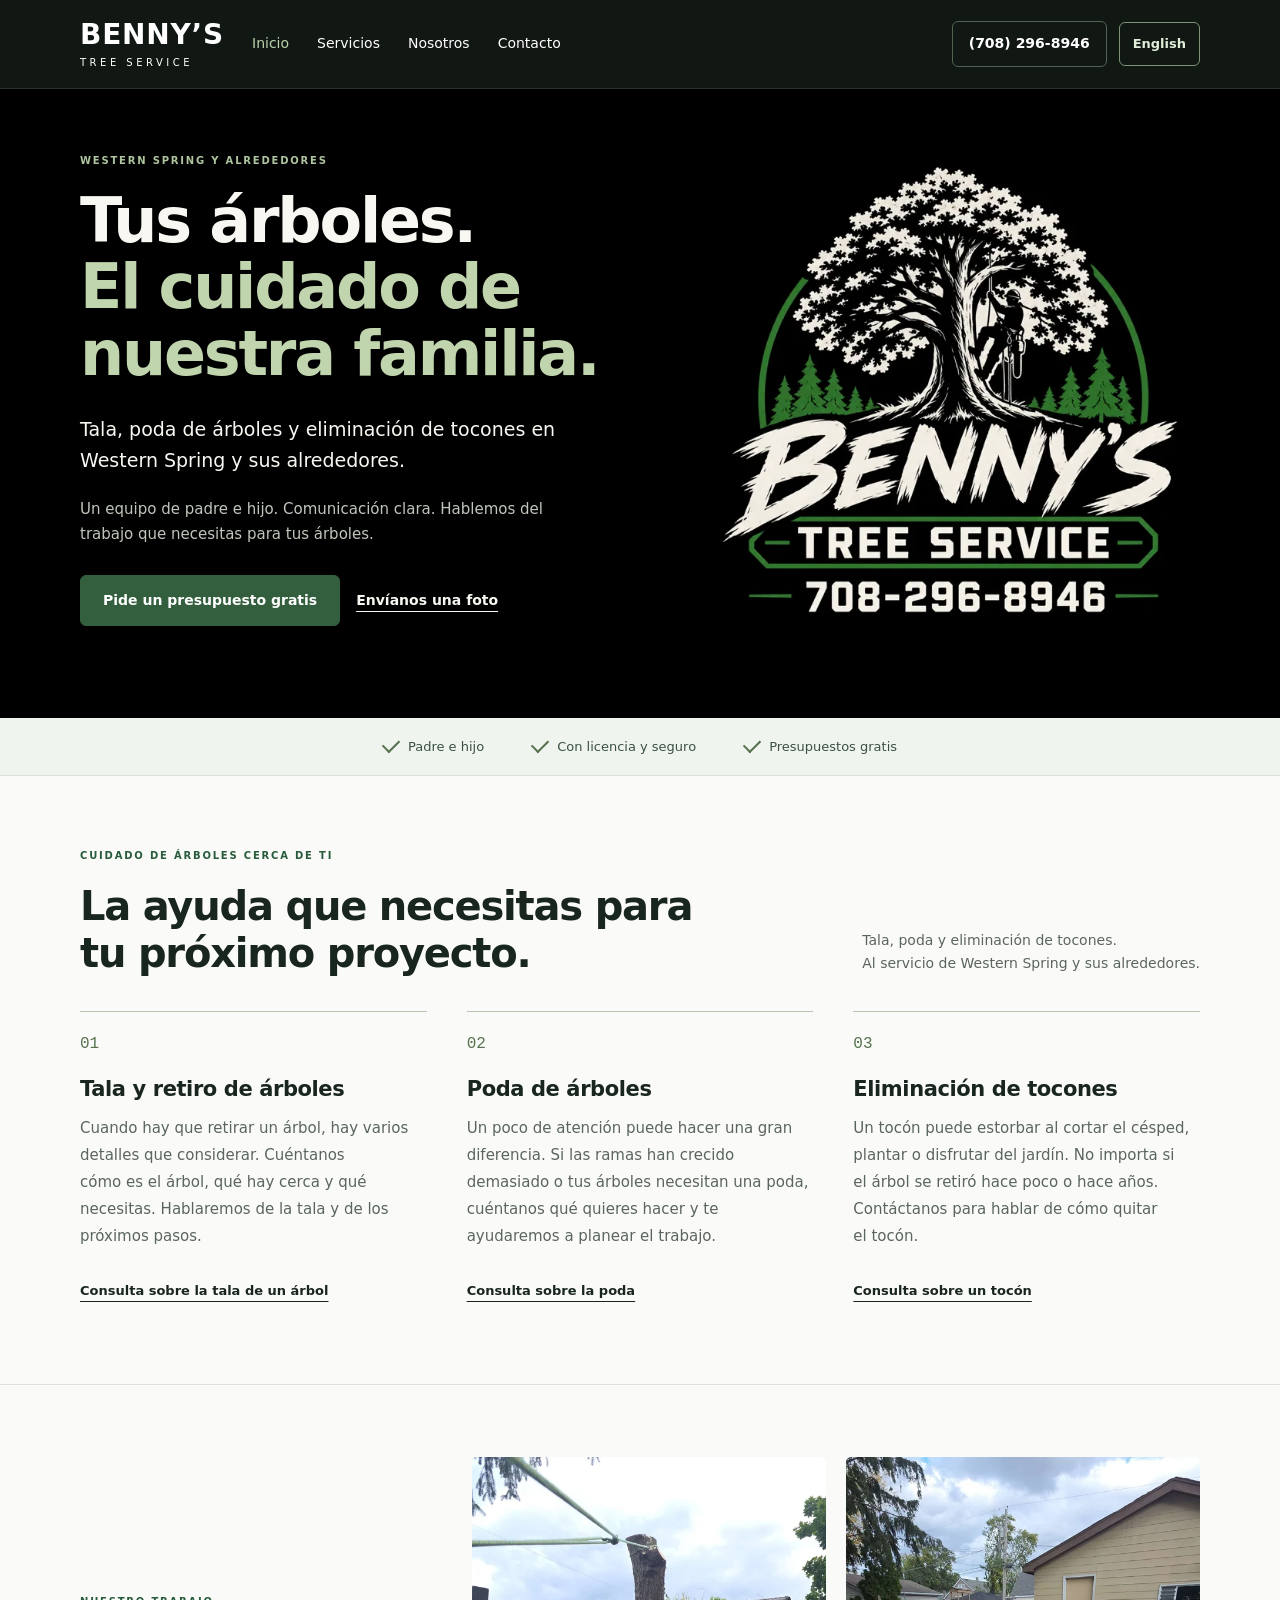
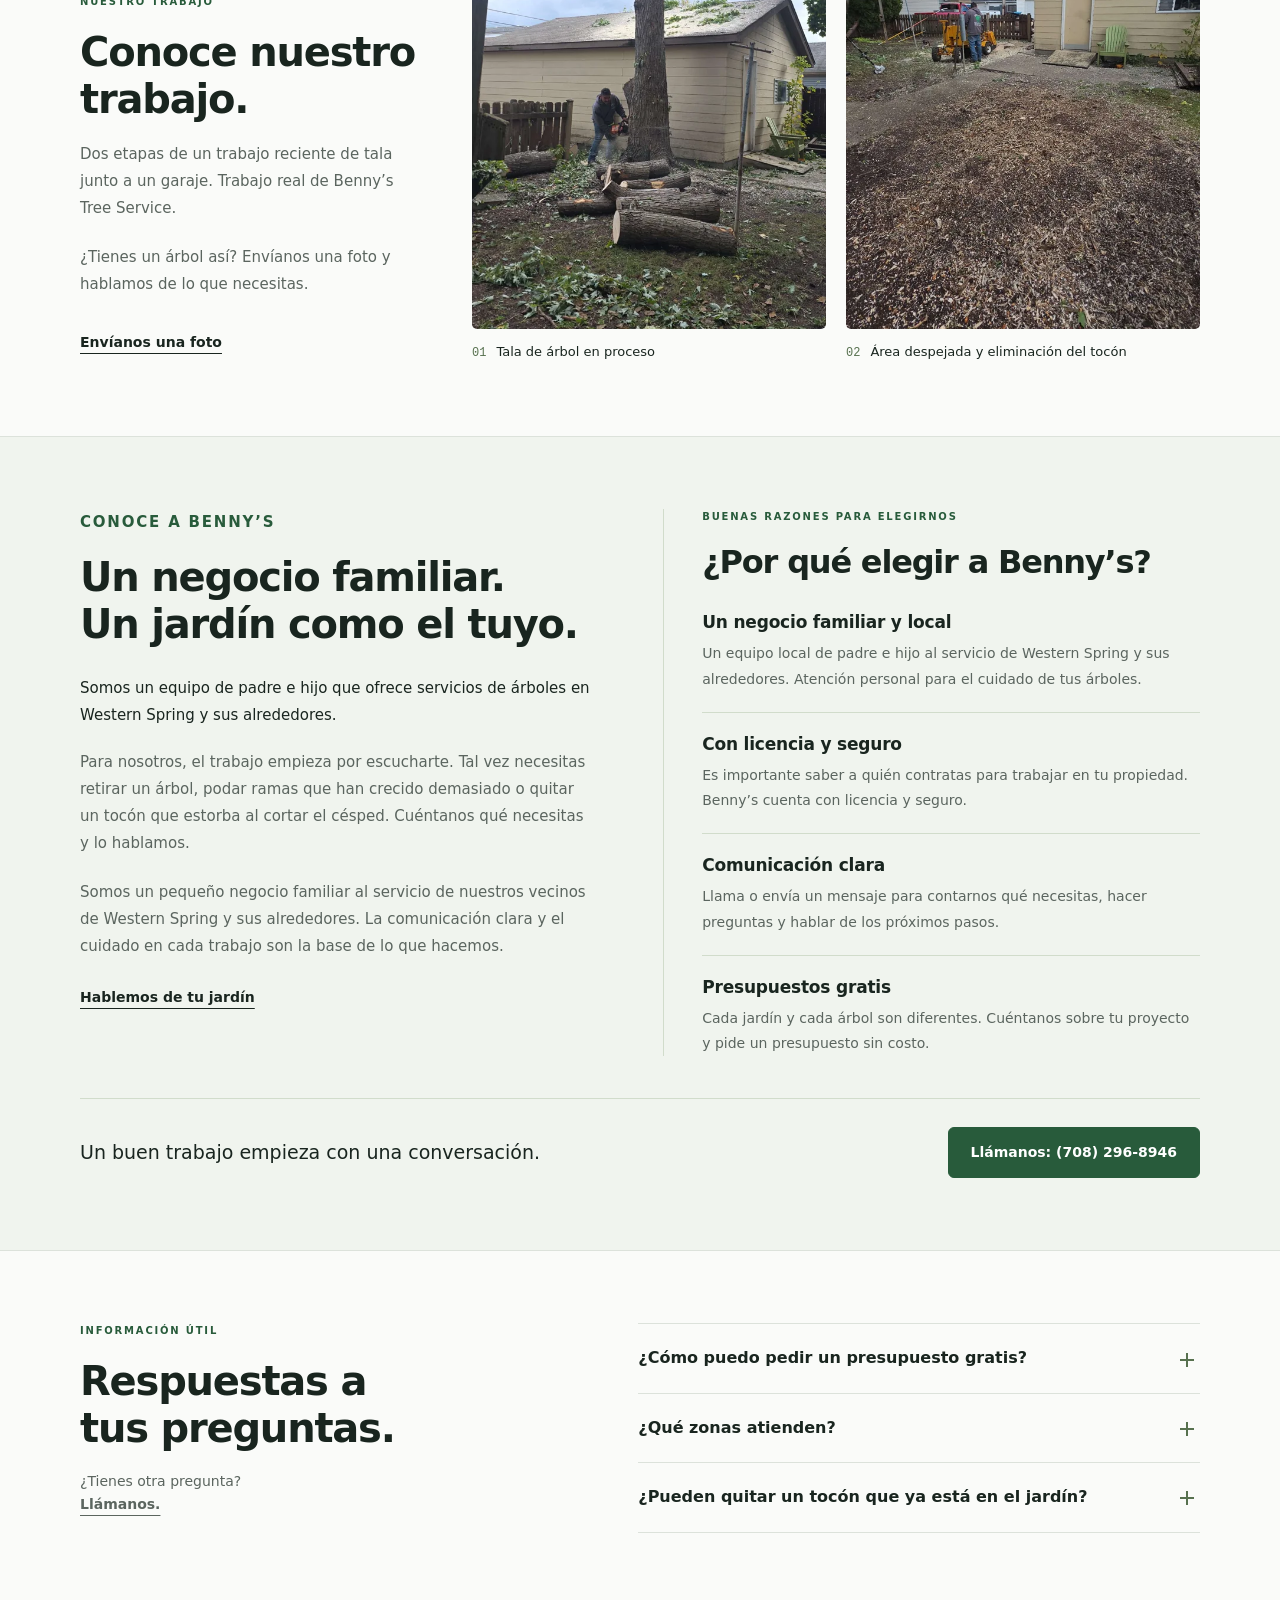
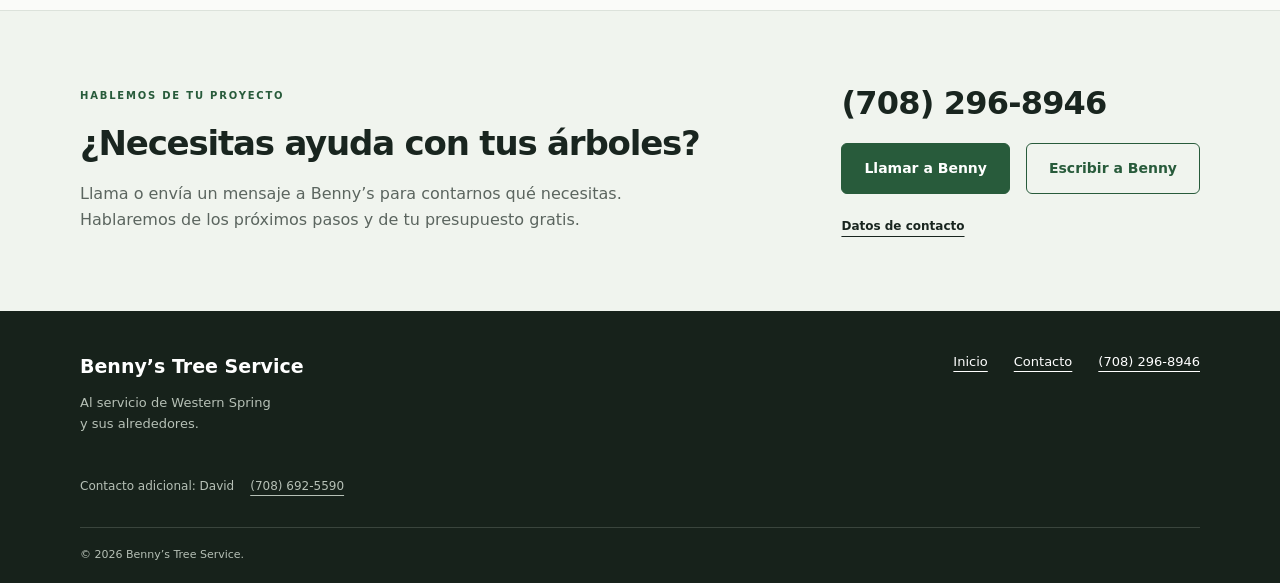
==== es/index.html @ 1d457f3a "Add complete Spanish pages with a remembered language switch and optional prompt" ====
<!doctype html>
<html lang="es">
<head>
<meta charset="utf-8">
<meta name="viewport" content="width=device-width, initial-scale=1, viewport-fit=cover">
<title>Tala y poda de árboles en Western Spring, IL | Benny's Tree Service</title>
<meta name="description" content="Negocio familiar de tala, poda de árboles y eliminación de tocones en Western Spring y sus alrededores. Con licencia y seguro. Pide un presupuesto gratis.">
<link rel="canonical" href="https://bennystreeservices.com/es/">
<link rel="alternate" hreflang="en" href="https://bennystreeservices.com/">
<link rel="alternate" hreflang="es" href="https://bennystreeservices.com/es/">
<link rel="alternate" hreflang="x-default" href="https://bennystreeservices.com/">
<meta property="og:type" content="website">
<meta property="og:title" content="Tala y poda de árboles en Western Spring, IL | Benny&#x27;s Tree Service">
<meta property="og:description" content="Negocio familiar de tala, poda de árboles y eliminación de tocones en Western Spring y sus alrededores. Con licencia y seguro. Pide un presupuesto gratis.">
<meta property="og:url" content="https://bennystreeservices.com/es/">
<meta property="og:image" content="https://bennystreeservices.com/assets/share-1200x630.jpg">
<meta property="og:image:width" content="1200">
<meta property="og:image:height" content="630">
<meta name="twitter:card" content="summary_large_image">
<meta property="og:site_name" content="Benny’s Tree Service">
<meta property="og:image:alt" content="Benny’s Tree Service en Western Spring, Illinois">
<meta property="og:locale" content="es_US">
<meta name="theme-color" content="#111713">
<link rel="icon" href="../assets/favicon-48.png" type="image/png" sizes="48x48">
<link rel="apple-touch-icon" href="../assets/apple-touch-icon.png">
<link rel="stylesheet" href="../styles.css?v=6">
<script src="../script.js?v=2" defer></script>
<script type="application/ld+json">
{
  "@context": "https://schema.org",
  "@graph": [
    {
      "@type": "HomeAndConstructionBusiness",
      "@id": "https://bennystreeservices.com/#business",
      "name": "Benny’s Tree Service",
      "url": "https://bennystreeservices.com/",
      "telephone": "+17082968946",
      "logo": {
        "@type": "ImageObject",
        "url": "https://bennystreeservices.com/assets/logo-640.webp",
        "width": 640,
        "height": 640
      },
      "image": [
        "https://bennystreeservices.com/assets/logo-640.webp",
        "https://bennystreeservices.com/assets/tree-removal-1000.webp",
        "https://bennystreeservices.com/assets/stump-removal-1000.webp"
      ],
      "description": "Negocio familiar de tala, poda y eliminación de tocones en Western Spring, Illinois, y sus alrededores. Con licencia y seguro. Presupuestos gratis.",
      "areaServed": [
        {
          "@type": "Place",
          "name": "Western Spring y sus alrededores"
        }
      ],
      "hasOfferCatalog": {
        "@type": "OfferCatalog",
        "name": "Servicios de árboles",
        "itemListElement": [
          {
            "@type": "Offer",
            "itemOffered": {
              "@type": "Service",
              "@id": "https://bennystreeservices.com/#tree-removal",
              "name": "Tala y retiro de árboles",
              "serviceType": "Tala y retiro de árboles",
              "provider": {
                "@id": "https://bennystreeservices.com/#business"
              },
              "areaServed": [
                {
                  "@type": "Place",
                  "name": "Western Spring y sus alrededores"
                }
              ]
            }
          },
          {
            "@type": "Offer",
            "itemOffered": {
              "@type": "Service",
              "@id": "https://bennystreeservices.com/#tree-trimming",
              "name": "Poda de árboles",
              "serviceType": "Poda de árboles",
              "provider": {
                "@id": "https://bennystreeservices.com/#business"
              },
              "areaServed": [
                {
                  "@type": "Place",
                  "name": "Western Spring y sus alrededores"
                }
              ]
            }
          },
          {
            "@type": "Offer",
            "itemOffered": {
              "@type": "Service",
              "@id": "https://bennystreeservices.com/#stump-removal",
              "name": "Eliminación de tocones",
              "serviceType": "Eliminación de tocones",
              "provider": {
                "@id": "https://bennystreeservices.com/#business"
              },
              "areaServed": [
                {
                  "@type": "Place",
                  "name": "Western Spring y sus alrededores"
                }
              ]
            }
          }
        ]
      },
      "contactPoint": [
        {
          "@type": "ContactPoint",
          "telephone": "+17082968946",
          "contactType": "Contacto principal: Benny"
        },
        {
          "@type": "ContactPoint",
          "telephone": "+17086925590",
          "contactType": "Contacto adicional: David"
        }
      ]
    },
    {
      "@type": "WebSite",
      "@id": "https://bennystreeservices.com/#website",
      "url": "https://bennystreeservices.com/",
      "name": "Benny’s Tree Service",
      "publisher": {
        "@id": "https://bennystreeservices.com/#business"
      },
      "inLanguage": [
        "en",
        "es"
      ]
    },
    {
      "@type": "WebPage",
      "@id": "https://bennystreeservices.com/es/#webpage",
      "url": "https://bennystreeservices.com/es/",
      "name": "Tala y poda de árboles en Western Spring, IL",
      "isPartOf": {
        "@id": "https://bennystreeservices.com/#website"
      },
      "about": {
        "@id": "https://bennystreeservices.com/#business"
      },
      "inLanguage": "es"
    }
  ]
}
</script>
</head>
<body>
<a class="skip" href="#main">Saltar al contenido</a><header class="header"><div class="wrap header-inner">
<a class="brand" href="index.html" aria-label="Inicio de Benny&#x27;s Tree Service"><span class="brand-name">BENNY’S</span><span class="brand-sub">TREE SERVICE</span></a>
<nav aria-label="Navegación principal"><a href="index.html" aria-current="page">Inicio</a><a href="index.html#services">Servicios</a><a href="index.html#about">Nosotros</a><a href="contact.html">Contacto</a></nav>
<div class="header-actions"><a class="header-call" href="tel:+17082968946">(708) 296-8946</a><a class="language-switch" href="../index.html" lang="en" hreflang="en" data-language-choice="en" aria-label="View this page in English">English</a></div>
</div></header><main id="main">
<div class="hero-shell"><section class="hero wrap"><div class="hero-copy"><p class="eyebrow">WESTERN SPRING Y ALREDEDORES</p><h1>Tus árboles.<br><span class="hero-accent">El cuidado de nuestra familia.</span></h1><p class="intro">Tala, poda de árboles y eliminación de tocones en Western Spring y sus alrededores.</p><p class="hero-detail">Un equipo de padre e hijo. Comunicación clara. Hablemos del trabajo que necesitas para tus árboles.</p><div class="actions"><a class="button" href="tel:+17082968946">Pide un presupuesto gratis</a><a class="text-link" href="sms:+17082968946">Envíanos una foto</a></div></div><div class="hero-logo"><img src="../assets/logo-640.webp" srcset="../assets/logo-320.webp 320w, ../assets/logo-640.webp 640w" sizes="(max-width: 700px) 120px, 480px" fetchpriority="high" width="640" height="640" alt="Logotipo de Benny’s Tree Service con un árbol y un trabajador trepando. Teléfono 708-296-8946."></div></section></div>
<div class="trust-strip"><div class="wrap"><span>Padre e hijo</span><span>Con licencia y seguro</span><span>Presupuestos gratis</span></div></div>
<section class="services section" id="services">
  <div class="wrap">
    <div class="section-top">
      <div><p class="eyebrow">CUIDADO DE ÁRBOLES CERCA DE TI</p><h2>La ayuda que necesitas para<br>tu próximo proyecto.</h2></div>
      <p>Tala, poda y eliminación de tocones.<br>Al servicio de Western Spring y sus alrededores.</p>
    </div>
    <div class="service-grid">
      <article id="tree-removal"><span class="service-number">01</span><h3>Tala y retiro de árboles</h3><p>Cuando hay que retirar un árbol, hay varios detalles que considerar. Cuéntanos cómo es el árbol, qué hay cerca y qué necesitas. Hablaremos de la tala y de los próximos pasos.</p><a class="text-link" href="contact.html">Consulta sobre la tala de un árbol</a></article>
      <article id="tree-trimming"><span class="service-number">02</span><h3>Poda de árboles</h3><p>Un poco de atención puede hacer una gran diferencia. Si las ramas han crecido demasiado o tus árboles necesitan una poda, cuéntanos qué quieres hacer y te ayudaremos a planear el trabajo.</p><a class="text-link" href="contact.html">Consulta sobre la poda</a></article>
      <article id="stump-removal"><span class="service-number">03</span><h3>Eliminación de tocones</h3><p>Un tocón puede estorbar al cortar el césped, plantar o disfrutar del jardín. No importa si el árbol se retiró hace poco o hace años. Contáctanos para hablar de cómo quitar el tocón.</p><a class="text-link" href="contact.html">Consulta sobre un tocón</a></article>
    </div>
  </div>
</section>
<section class="section wrap work" id="work"><div class="work-intro"><p class="eyebrow">NUESTRO TRABAJO</p><h2>Conoce nuestro trabajo.</h2><p>Dos etapas de un trabajo reciente de tala junto a un garaje. Trabajo real de Benny’s Tree Service.</p><p>¿Tienes un árbol así? Envíanos una foto y hablamos de lo que necesitas.</p><a class="text-link" href="sms:+17082968946">Envíanos una foto</a></div><div class="gallery"><figure><img src="../assets/tree-removal-1000.webp" srcset="../assets/tree-removal-600.webp 600w, ../assets/tree-removal-1000.webp 1000w" sizes="(max-width: 950px) 50vw, 380px" width="1000" height="1333" loading="lazy" alt="Trabajador de Benny’s cortando un tronco junto al garaje de una casa, con troncos cortados en el jardín."><figcaption><span>01</span>Tala de árbol en proceso</figcaption></figure><figure><img src="../assets/stump-removal-1000.webp" srcset="../assets/stump-removal-600.webp 600w, ../assets/stump-removal-1000.webp 1000w" sizes="(max-width: 950px) 50vw, 380px" width="1000" height="1333" loading="lazy" alt="Trabajador con equipo para eliminar tocones en el jardín despejado junto al mismo garaje, con virutas de madera en el suelo."><figcaption><span>02</span>Área despejada y eliminación del tocón</figcaption></figure></div></section>
<section class="about section" id="about">
  <div class="wrap">
    <div class="about-grid">
      <div class="about-story"><p class="eyebrow">CONOCE A BENNY’S</p><h2>Un negocio familiar.<br>Un jardín como el tuyo.</h2><p class="intro">Somos un equipo de padre e hijo que ofrece servicios de árboles en Western Spring y sus alrededores.</p><p>Para nosotros, el trabajo empieza por escucharte. Tal vez necesitas retirar un árbol, podar ramas que han crecido demasiado o quitar un tocón que estorba al cortar el césped. Cuéntanos qué necesitas y lo hablamos.</p><p>Somos un pequeño negocio familiar al servicio de nuestros vecinos de Western Spring y sus alrededores. La comunicación clara y el cuidado en cada trabajo son la base de lo que hacemos.</p><a class="text-link" href="contact.html">Hablemos de tu jardín</a></div>
      <div class="why-benny" aria-labelledby="why-heading"><p class="eyebrow">BUENAS RAZONES PARA ELEGIRNOS</p><h2 id="why-heading">¿Por qué elegir a Benny’s?</h2><div class="reasons">
        <div><h3>Un negocio familiar y local</h3><p>Un equipo local de padre e hijo al servicio de Western Spring y sus alrededores. Atención personal para el cuidado de tus árboles.</p></div>
        <div><h3>Con licencia y seguro</h3><p>Es importante saber a quién contratas para trabajar en tu propiedad. Benny’s cuenta con licencia y seguro.</p></div>
        <div><h3>Comunicación clara</h3><p>Llama o envía un mensaje para contarnos qué necesitas, hacer preguntas y hablar de los próximos pasos.</p></div>
        <div><h3>Presupuestos gratis</h3><p>Cada jardín y cada árbol son diferentes. Cuéntanos sobre tu proyecto y pide un presupuesto sin costo.</p></div>
      </div></div>
    </div>
    <div class="about-next"><p>Un buen trabajo empieza con una conversación.</p><a class="button" href="tel:+17082968946">Llámanos: (708) 296-8946</a></div>
  </div>
</section>
<section class="section wrap questions" aria-labelledby="questions-heading"><div><p class="eyebrow">INFORMACIÓN ÚTIL</p><h2 id="questions-heading">Respuestas a tus preguntas.</h2><p>¿Tienes otra pregunta?<br><a class="text-link" href="tel:+17082968946">Llámanos.</a></p></div><div class="question-list"><details><summary>¿Cómo puedo pedir un presupuesto gratis?</summary><p>Llama o envía un mensaje al (708) 296-8946. Cuéntanos qué trabajo necesitas y dónde estás. Las fotos también ayudan. Hablaremos de tu proyecto y de los próximos pasos para darte un presupuesto.</p></details><details><summary>¿Qué zonas atienden?</summary><p>Atendemos Western Spring y sus alrededores. Dinos dónde estás cuando nos contactes para hablar de tu trabajo.</p></details><details><summary>¿Pueden quitar un tocón que ya está en el jardín?</summary><p>Sí, la eliminación de tocones es uno de nuestros servicios. Envíanos una foto y tu ubicación aproximada, o llámanos para hablar del tocón.</p></details></div></section>
<section class="estimate section"><div class="wrap estimate-inner"><div><p class="eyebrow">HABLEMOS DE TU PROYECTO</p><h2>¿Necesitas ayuda con tus árboles?</h2><p>Llama o envía un mensaje a Benny’s para contarnos qué necesitas.<br>Hablaremos de los próximos pasos y de tu presupuesto gratis.</p></div><div class="estimate-contact"><a class="phone" href="tel:+17082968946">(708) 296-8946</a><div class="actions"><a class="button" href="tel:+17082968946">Llamar a Benny</a><a class="button outline" href="sms:+17082968946">Escribir a Benny</a></div><a class="text-link" href="contact.html">Datos de contacto</a></div></div></section>
</main><footer><div class="wrap footer-main"><div><a class="footer-brand" href="index.html">Benny’s Tree Service</a><p>Al servicio de Western Spring<br>y sus alrededores.</p></div><div class="footer-links"><a href="index.html">Inicio</a><a href="contact.html">Contacto</a><a href="tel:+17082968946">(708) 296-8946</a></div></div><div class="wrap footer-secondary">Contacto adicional: David <a href="tel:+17086925590">(708) 692-5590</a></div><div class="wrap copyright">© <span data-year>2026</span> Benny’s Tree Service.</div></footer><nav class="mobile-contact" aria-label="Contacto rápido"><a href="tel:+17082968946">Llamar a Benny</a><a href="sms:+17082968946">Enviar una foto</a></nav></body></html>
---- styles.css ----
/* Benny's Tree Service: shared styles for index.html and contact.html. */

:root{
 --ink:#19251f;--green:#285b3b;--green-dark:#193d24;--leaf:#c0d5ad;--sage:#57714f;
 --paper:#fafbf9;--muted:#5b655f;--line:#dce2db;--light:#f0f4ee;--line-soft:#d1dccb;
 --night:#111713;--footer:#17221b;--radius:6px;
 --mono:ui-monospace,SFMono-Regular,Consolas,monospace;
}

/* Base */
*{box-sizing:border-box}
html{min-height:100%;background:var(--footer);scroll-behavior:smooth;scroll-padding-top:24px}
body{margin:0;min-height:100vh;min-height:100svh;display:flex;flex-direction:column;background:var(--paper);color:var(--ink);font-family:-apple-system,BlinkMacSystemFont,"Segoe UI",system-ui,sans-serif;font-size:16px;line-height:1.65;-webkit-font-smoothing:antialiased}
main{flex:1}
a{color:inherit;text-underline-offset:5px}
a,button,summary{-webkit-tap-highlight-color:transparent}
a:focus-visible,summary:focus-visible{outline:3px solid #78994e;outline-offset:4px}
img{display:block;max-width:100%;height:auto}
.wrap{width:min(1120px,calc(100% - 64px));margin-inline:auto}
.skip{position:absolute;left:16px;top:-100px;z-index:30;padding:12px;background:#fff}
.skip:focus{top:10px}

h1,h2,h3,p{margin-top:0}
h1,h2,h3{font-weight:600;text-wrap:balance}
h1{font-size:clamp(42px,5.5vw,68px);line-height:1.06;letter-spacing:-2.4px;margin-bottom:26px}
h2{font-size:clamp(29px,3.3vw,40px);line-height:1.18;letter-spacing:-1.2px;margin-bottom:18px}
h3{font-size:22px;line-height:1.3;letter-spacing:-.4px;margin-bottom:12px}
p{margin-bottom:22px;text-wrap:pretty}
p:not(.eyebrow){color:var(--muted)}
.intro{font-size:20px;line-height:1.5;color:var(--ink)!important}
.eyebrow{margin:0 0 18px;color:var(--green);font-size:10px;font-weight:650;letter-spacing:1.8px}

/* Buttons and links */
.actions{display:flex;align-items:center;flex-wrap:wrap;gap:16px;margin-block:28px}
.button{display:inline-flex;align-items:center;justify-content:center;gap:24px;min-height:50px;padding:13px 22px;background:var(--green);color:#fff;border:1px solid var(--green);border-radius:var(--radius);font-size:14px;font-weight:600;text-decoration:none;transition:background-color .15s,border-color .15s}
.button:hover{background:var(--green-dark)}
.button.outline{background:transparent;color:var(--green)}
.button.outline:hover{background:#dce5d7}
.text-link{font-size:14px;font-weight:600;text-decoration-thickness:1px;text-underline-offset:6px}
.text-link:hover{text-decoration-thickness:2px}
.phone{display:inline-block;font-size:32px;font-weight:600;letter-spacing:-.8px;line-height:1.3;text-decoration:none}

/* Header (stays visible on larger screens so the phone number is always one click away) */
.header{position:sticky;top:0;z-index:20;background:var(--night);color:#fff;border-bottom:1px solid #29312b}
.header-inner{min-height:88px;display:flex;align-items:center;justify-content:space-between;gap:28px}
.brand{display:grid;line-height:1.1;text-decoration:none}
.brand-name{font-size:28px;font-weight:800;letter-spacing:.8px}
.brand-sub{margin-top:7px;font-size:10px;font-weight:500;letter-spacing:3.5px}
nav{display:flex;gap:28px}
nav a{display:inline-flex;align-items:center;min-height:44px;padding:12px 0;font-size:14px;font-weight:500;text-decoration:none}
nav a:hover,nav a[aria-current]{color:#b9d3ac}
.header-call{padding:10px 16px;border:1px solid #51634f;border-radius:var(--radius);font-size:14px;font-weight:600;text-decoration:none;transition:background-color .15s,border-color .15s}
.header-call:hover{background:#1f2b22;border-color:#7d9373}

/* Hero */
.hero-shell{background:#000;color:#f8f7f2}
.hero{display:grid;grid-template-columns:1.15fr 1fr;align-items:center;gap:60px;padding-block:64px}
.hero h1{font-size:clamp(42px,5vw,62px);line-height:1.08;letter-spacing:-2.2px}
.hero-accent{color:var(--leaf)}
.hero p{color:#bfc6bb}
.hero .eyebrow{color:#adc49e}
.hero .intro{font-size:19px;line-height:1.6;color:#f8f7f2!important}
.hero-copy>p:not(.eyebrow){max-width:510px}
.hero .hero-detail{max-width:440px;font-size:15px}
.hero .button{background:#345f3e;border-color:#345f3e}
.hero .button:hover{background:#3a6f43}
.hero-logo img{width:100%}

/* Trust strip */
.trust-strip{background:var(--light);border-bottom:1px solid var(--line)}
.trust-strip>.wrap{display:flex;justify-content:center;gap:16px 48px;padding-block:18px;font-size:13px;font-weight:500;color:#3a5140}
.trust-strip span{display:inline-flex;align-items:center;gap:9px}
.trust-strip span:before{content:'';width:14px;height:8px;margin-top:-4px;border:solid var(--sage);border-width:0 0 2px 2px;transform:rotate(-45deg)}

/* Sections */
.section{padding-block:72px}
.section-top{display:flex;justify-content:space-between;align-items:end;gap:32px;margin-bottom:34px}
.section-top h2{margin-bottom:0}
.section-top>p{margin-bottom:2px;font-size:14px}

/* Services */
.services{border-bottom:1px solid var(--line)}
.service-grid{display:grid;grid-template-columns:repeat(3,1fr);gap:40px}
.service-grid article{display:flex;flex-direction:column;height:100%;padding-top:24px;border-top:1px solid #b8c5b3}
.service-number{display:block;margin-bottom:24px;font-family:var(--mono);font-size:16px;line-height:1;color:var(--sage)}
.service-grid h3{font-size:21px}
.service-grid p{flex:1;margin-bottom:0;font-size:15px;line-height:1.8}
.service-grid .text-link{display:inline-flex;align-items:center;min-height:44px;margin-top:18px;font-size:13px}

/* Work photos */
.work{display:grid;grid-template-columns:1fr 2fr;gap:28px;align-items:end}
.work-intro p:not(.eyebrow){font-size:15px;line-height:1.8}
.work-intro .text-link{display:inline-flex;align-items:center;min-height:44px}
.gallery{display:grid;grid-template-columns:1fr 1fr;gap:20px}
.gallery figure{margin:0}
.gallery img{width:100%;aspect-ratio:3/4;object-fit:cover;background:#e3e5dc;border-radius:5px}
.gallery figcaption{display:flex;align-items:baseline;gap:10px;padding-top:12px;font-size:13px;font-weight:500;color:var(--ink)}
.gallery figcaption span{font-family:var(--mono);font-size:12px;font-weight:400;color:var(--sage)}

/* About */
.about{background:var(--light);border-block:1px solid var(--line)}
.about-grid{display:grid;grid-template-columns:1fr 1.05fr;gap:72px}
.about-story h2{margin-bottom:26px}
.about-story .intro{margin-bottom:20px}
.about-story p{font-size:15px;line-height:1.8}
.about-story p:last-of-type{margin-bottom:24px}
.why-benny{padding-left:38px;border-left:1px solid var(--line-soft)}
.why-benny h2{margin-bottom:10px;font-size:32px}
.reasons>div{padding-block:20px;border-bottom:1px solid var(--line-soft)}
.reasons>div:last-child{padding-bottom:0;border-bottom:0}
.reasons h3{margin-bottom:8px;font-size:17px;letter-spacing:-.2px}
.reasons p{margin:0;font-size:14px;line-height:1.8}
.about-next{display:flex;justify-content:space-between;align-items:center;gap:24px;margin-top:42px;padding-top:28px;border-top:1px solid var(--line-soft)}
.about-next p{margin:0;font-size:19px;font-weight:500;color:var(--ink)}

/* Questions */
.questions{display:grid;grid-template-columns:1fr 1.15fr;gap:70px}
.questions>div>p:last-child{font-size:14px}
.question-list{border-top:1px solid var(--line)}
.question-list details{border-bottom:1px solid var(--line)}
.question-list summary{position:relative;display:block;min-height:56px;padding:21px 36px 21px 0;font-size:16px;font-weight:600;cursor:pointer;list-style:none}
.question-list summary::-webkit-details-marker{display:none}
.question-list summary:before,.question-list summary:after{content:'';position:absolute;right:6px;top:50%;width:14px;height:2px;background:var(--sage);transition:transform .2s}
.question-list summary:after{transform:rotate(90deg)}
.question-list details[open] summary:after{transform:rotate(0)}
.question-list details p{max-width:520px;padding-right:20px;font-size:15px}

/* Estimate call to action */
.estimate{background:var(--light);border-top:1px solid var(--line)}
.estimate-inner{display:flex;justify-content:space-between;align-items:center;gap:40px}
.estimate h2{font-size:34px}
.estimate p:last-child{margin-bottom:0}
.estimate-contact .actions{margin:18px 0}
.estimate-contact>.text-link{font-size:12px}

/* Footer */
footer{flex-shrink:0;padding:40px 0 20px;background:var(--footer);color:#fff}
.footer-main{display:flex;justify-content:space-between;gap:30px}
.footer-brand{font-size:19px;font-weight:600;text-decoration:none}
footer p{margin:10px 0 30px;font-size:13px;color:#b6c0b6!important}
.footer-links{display:flex;align-items:start;gap:26px;font-size:13px}
.copyright{padding-top:18px;border-top:1px solid #3a453d;font-size:11px;color:#b6c0b6}

/* Contact page */
.contact-hero{padding-block:70px 40px}
.contact-hero h1 span{color:#4f7150}
.contact-hero>.intro{max-width:620px}
.contact-grid{display:grid;grid-template-columns:1.1fr 1fr;gap:80px;margin-top:46px}
.contact-panel{position:relative;overflow:hidden;padding:36px;background:#111a14;color:#fff;border:1px solid #273f2b;border-radius:8px}
.contact-panel .eyebrow{padding-right:110px;color:#b8d69f}
.contact-panel .phone{margin-top:12px;font-size:clamp(24px,3vw,36px)}
.contact-panel p:not(.eyebrow){color:#c0cbbc}
.contact-panel>p:not(.eyebrow){margin-top:15px;font-size:14px}
.contact-panel .button{background:var(--leaf);color:#152319;border-color:var(--leaf)}
.contact-panel .button:hover{background:#cbe4b5}
.contact-panel .button.outline{background:transparent;color:#edf2e8;border-color:#7d9373}
.contact-panel .button.outline:hover{background:#29412b}
.contact-mark{position:absolute;right:22px;top:18px;width:84px;height:84px;object-fit:contain;mix-blend-mode:lighten}
.contact-area{margin-top:34px;padding-top:25px;border-top:1px solid #3d4b39}
.contact-area h2{font-size:25px;letter-spacing:-.5px}
.contact-area p{margin-bottom:0;font-size:14px}
.contact-help{padding-top:25px}
.contact-help h2{font-size:29px;line-height:1.25;letter-spacing:-.5px}
.contact-help ol{margin-top:28px;padding:0;list-style:none;counter-reset:steps}
.contact-help li{position:relative;margin-bottom:24px;padding-left:46px;counter-increment:steps}
.contact-help li:before{content:'0' counter(steps);position:absolute;left:0;top:4px;font-family:var(--mono);font-size:15px;color:#6a8553}
.contact-help li strong{display:block;font-size:16px;font-weight:600;color:var(--ink)}
.contact-help li span{display:block;font-size:14px;color:var(--muted)}
.small-note{font-size:13px}
.contact-bottom{display:flex;justify-content:space-between;gap:24px;margin-bottom:30px;padding-block:26px;border-top:1px solid var(--line)}
.contact-bottom p{margin:0;font-size:13px}

/* Phone-only quick contact bar */
.mobile-contact{display:none}

@media(min-width:701px){html{scroll-padding-top:110px}}

@media(max-width:950px){
 .header-inner{gap:20px}nav{gap:17px}
 .hero{gap:30px}
 .actions{gap:12px}
 .hero .text-link{font-size:13px}
 .about-grid{gap:38px}.why-benny{padding-left:28px}
 .contact-grid{gap:40px}
 .estimate-inner{gap:25px}.estimate h2{font-size:30px}
 .phone{font-size:28px}
 .work{grid-template-columns:1fr}
 .work-intro{max-width:560px}
}

@media(max-width:700px){
 html{scroll-padding-bottom:90px}
 body{padding-bottom:calc(68px + env(safe-area-inset-bottom,0px))}
 .wrap{width:calc(100% - 40px)}
 .phone,.text-link{display:inline-flex;align-items:center;min-height:44px}

 .header{position:static}
 .header-inner{flex-wrap:wrap;min-height:0;gap:9px;padding-block:12px}
 .brand-name{font-size:24px}
 .brand-sub{font-size:9px;letter-spacing:2.8px}
 .header-call{display:flex;align-items:center;min-height:44px;margin-left:auto;padding:8px 10px;font-size:12px}
 nav{order:3;width:100%;justify-content:space-between;gap:12px;padding-top:3px;border-top:1px solid #303c31}
 nav a{padding-block:10px}

 .hero{position:relative;display:block;padding-block:28px 34px}
 .hero .eyebrow{display:flex;align-items:center;max-width:180px;min-height:32px;margin-bottom:20px;font-size:9px;letter-spacing:1.5px}
 .hero h1{max-width:100%;margin-bottom:20px;font-size:clamp(34px,9vw,46px);letter-spacing:-1.7px}
 .hero-copy>p{margin-bottom:18px}
 .hero .intro{margin-bottom:14px;font-size:17px;line-height:1.65}
 .hero .hero-detail{font-size:14px;line-height:1.6}
 .hero .actions{margin:23px 0 0;gap:16px}
 .hero .button{padding-inline:18px}
 .hero .text-link{display:flex;font-size:14px}
 .hero-logo{position:absolute;top:12px;right:-3px;width:86px}

 .trust-strip>.wrap{width:100%;justify-content:space-around;gap:8px;padding:14px 12px;font-size:11px}
 .trust-strip span{gap:7px}
 .trust-strip span:before{width:10px;height:6px}

 .section{padding-block:42px}
 .section-top{display:block;margin-bottom:27px}
 .section-top>p{margin-top:20px}

 .service-grid{grid-template-columns:1fr;gap:0}
 .service-grid article{display:grid;grid-template-columns:28px 1fr;align-items:start;gap:0 12px;padding-block:23px}
 .service-number{grid-row:1/4;margin:0;padding-top:6px;font-size:14px}
 .service-grid h3{margin-bottom:8px;font-size:20px}
 .service-grid .text-link{grid-column:2;margin-top:8px}

 .work{gap:22px}
 .gallery{gap:12px}
 .gallery figcaption{flex-direction:column;gap:2px;font-size:12px;line-height:1.4}

 .about-grid{grid-template-columns:1fr;gap:36px}
 .about-story h2{margin-bottom:22px}
 .why-benny{padding:30px 0 0;border-left:0;border-top:1px solid var(--line-soft)}
 .why-benny h2{font-size:30px}
 .reasons>div{padding-block:18px}
 .about-next{display:block;margin-top:30px;padding-top:24px}
 .about-next p{margin-bottom:18px;font-size:20px;line-height:1.4}
 .about-next .button{width:100%;gap:12px;padding-inline:12px}

 .questions{grid-template-columns:1fr;gap:12px}
 .question-list summary{padding-block:20px;font-size:15px}

 .estimate-inner{display:block}
 .estimate-contact{margin-top:28px}
 .estimate .actions{margin-bottom:20px}

 .footer-main{display:block}
 .footer-links{flex-wrap:wrap;gap:24px;margin-bottom:26px}
 .footer-links a{display:inline-flex;align-items:center;min-height:44px}

 .contact-hero{padding-block:32px 28px}
 .contact-hero h1{font-size:45px;letter-spacing:-1.8px}
 .contact-hero>.intro{font-size:18px}
 .contact-grid{grid-template-columns:1fr;gap:22px;margin-top:25px}
 .contact-panel{padding:24px 21px}
 .contact-panel .eyebrow{min-height:35px;padding-right:65px}
 .contact-panel .phone{margin-top:0;font-size:28px}
 .contact-panel .actions{display:grid;grid-template-columns:1fr 1fr;gap:10px;margin-block:24px}
 .contact-panel .button{gap:10px;padding-inline:10px}
 .contact-mark{right:14px;top:14px;width:68px;height:68px}
 .contact-area{margin-top:26px}
 .contact-help{padding-top:14px}
 .contact-help h2{font-size:27px}
 .contact-bottom{display:block;margin-bottom:8px}
 .contact-bottom p{margin-bottom:12px}

 .mobile-contact{position:fixed;z-index:20;left:0;right:0;bottom:0;display:grid;grid-template-columns:1fr 1fr;gap:10px;padding:10px max(16px,env(safe-area-inset-right,0px)) calc(10px + env(safe-area-inset-bottom,0px)) max(16px,env(safe-area-inset-left,0px));background:var(--paper);border-top:1px solid #d0d9ca}
 .mobile-contact a{display:flex;align-items:center;justify-content:center;min-height:48px;padding:10px;border:1px solid var(--green);border-radius:var(--radius);color:var(--green);font-size:14px;font-weight:600;text-decoration:none}
 .mobile-contact a:first-child{background:var(--green);color:#fff}
}

@media(max-width:350px){
 .wrap{width:calc(100% - 32px)}
 .brand-name{font-size:22px}
 .header-call{padding-inline:8px;font-size:11px}
 .hero h1{font-size:33px}
 .trust-strip>.wrap{font-size:10px}
 .trust-strip span:before{display:none}
 .contact-panel .phone{font-size:25px}
}

@media(prefers-reduced-motion:reduce){
 html{scroll-behavior:auto}
 *,*:before,*:after{transition:none!important}
}

/* Secondary family contact stays below Benny's primary actions. */
.secondary-contact{border-top:1px solid #3d4b39;padding-top:20px;margin-top:24px}
.secondary-contact p{font-size:13px;margin-bottom:8px}
.secondary-contact a{display:inline-flex;align-items:center;min-height:44px;margin-right:18px;font-size:14px;text-underline-offset:4px}
.footer-secondary{display:flex;align-items:center;flex-wrap:wrap;gap:6px 16px;margin-bottom:18px;color:#b6c0b6;font-size:12px}
.footer-secondary a{display:inline-flex;align-items:center;min-height:44px}

/* Language controls: always available, with a dismissible Spanish suggestion. */
[hidden]{display:none!important}
.header-actions{display:flex;align-items:center;gap:12px;margin-left:auto;flex-shrink:0}
.language-switch{display:inline-flex;align-items:center;justify-content:center;min-height:44px;padding:9px 13px;border:1px solid #7d9373;border-radius:var(--radius);color:#e1ecd9;font-size:13px;font-weight:600;text-decoration:none;white-space:nowrap}
.language-switch:hover{background:#243326;border-color:#c0d5ad}
.language-switch:focus-visible,button:focus-visible{outline:3px solid #78994e;outline-offset:4px}
.language-prompt{background:#eef4e9;border-bottom:1px solid #cfddc6}
.language-prompt-inner{display:flex;align-items:center;justify-content:space-between;gap:24px;padding-block:18px}
.language-prompt strong{font-size:16px;font-weight:600}
.language-prompt p{margin:2px 0 0;font-size:14px;color:#4f5f4a}
.language-prompt-actions{display:flex;align-items:center;gap:14px;flex-shrink:0}
.language-prompt .button{min-height:44px;padding:10px 16px}
.language-dismiss{min-height:44px;padding:10px 8px;border:0;background:transparent;color:#354c32;font:inherit;font-size:13px;cursor:pointer;text-decoration:underline;text-underline-offset:4px}
@media(min-width:701px) and (max-width:1050px){.header-inner{gap:16px}.header-actions{gap:8px}.header-call{font-size:12px;padding-inline:10px}.language-switch{font-size:12px;padding-inline:10px}.header-inner nav{gap:16px}}
@media(max-width:700px){
 .header-actions{gap:8px}
 .header-actions .header-call{margin-left:0}
 .language-switch{font-size:12px;padding-inline:11px}
 .header-inner>nav{flex-basis:100%}
 .language-prompt-inner{display:block;padding-block:16px}
 .language-prompt-actions{margin-top:12px;gap:14px}
 .language-prompt .button{font-size:13px;padding-inline:14px}
 html[lang="es"] .hero h1{font-size:clamp(31px,8.1vw,43px)}
 html[lang="es"] .trust-strip>.wrap{font-size:10px;gap:8px;padding-inline:9px}
 html[lang="es"] .trust-strip span{gap:5px}
 html[lang="es"] .trust-strip span:before{width:8px;height:5px}
 html[lang="es"] .contact-hero h1{font-size:40px}
 html[lang="es"] .contact-panel .actions{grid-template-columns:1fr}
}
@media(max-width:380px){.header-actions .header-call{display:none}html[lang="es"] .trust-strip span:before{display:none}}
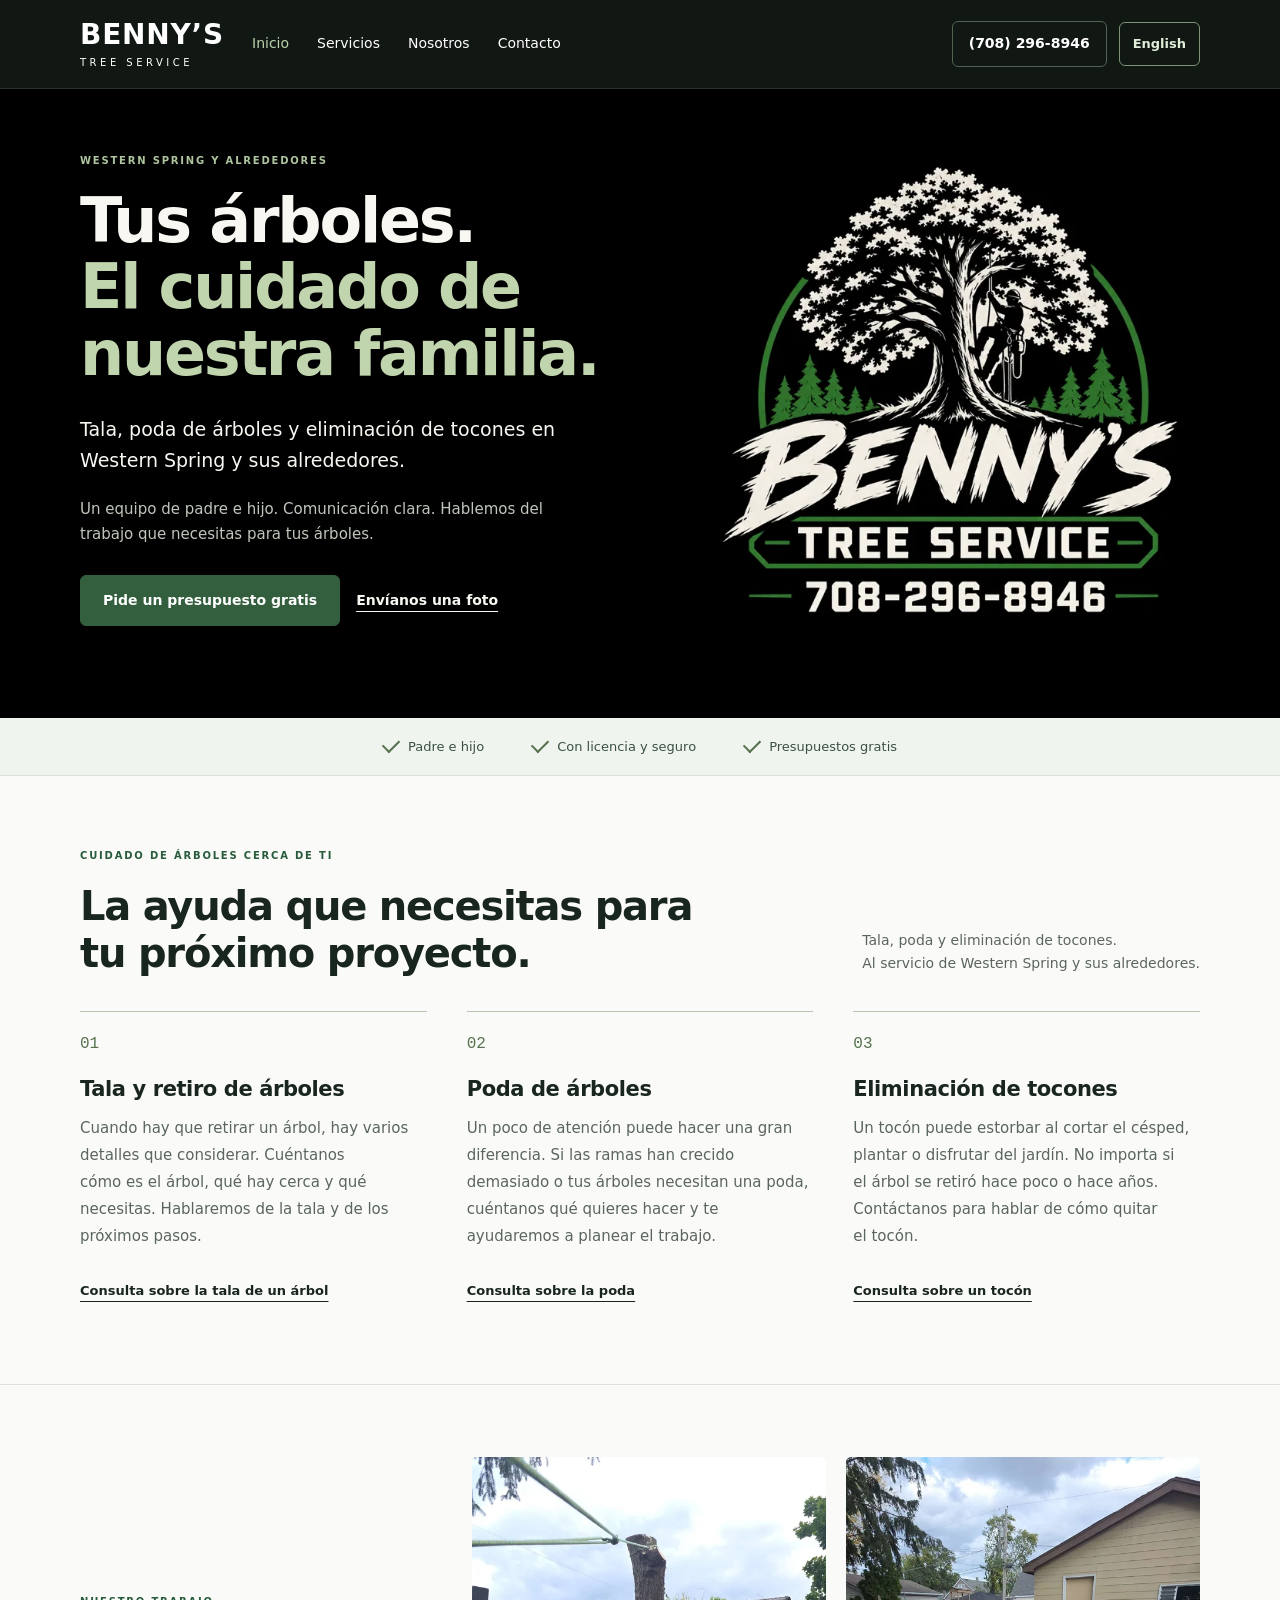
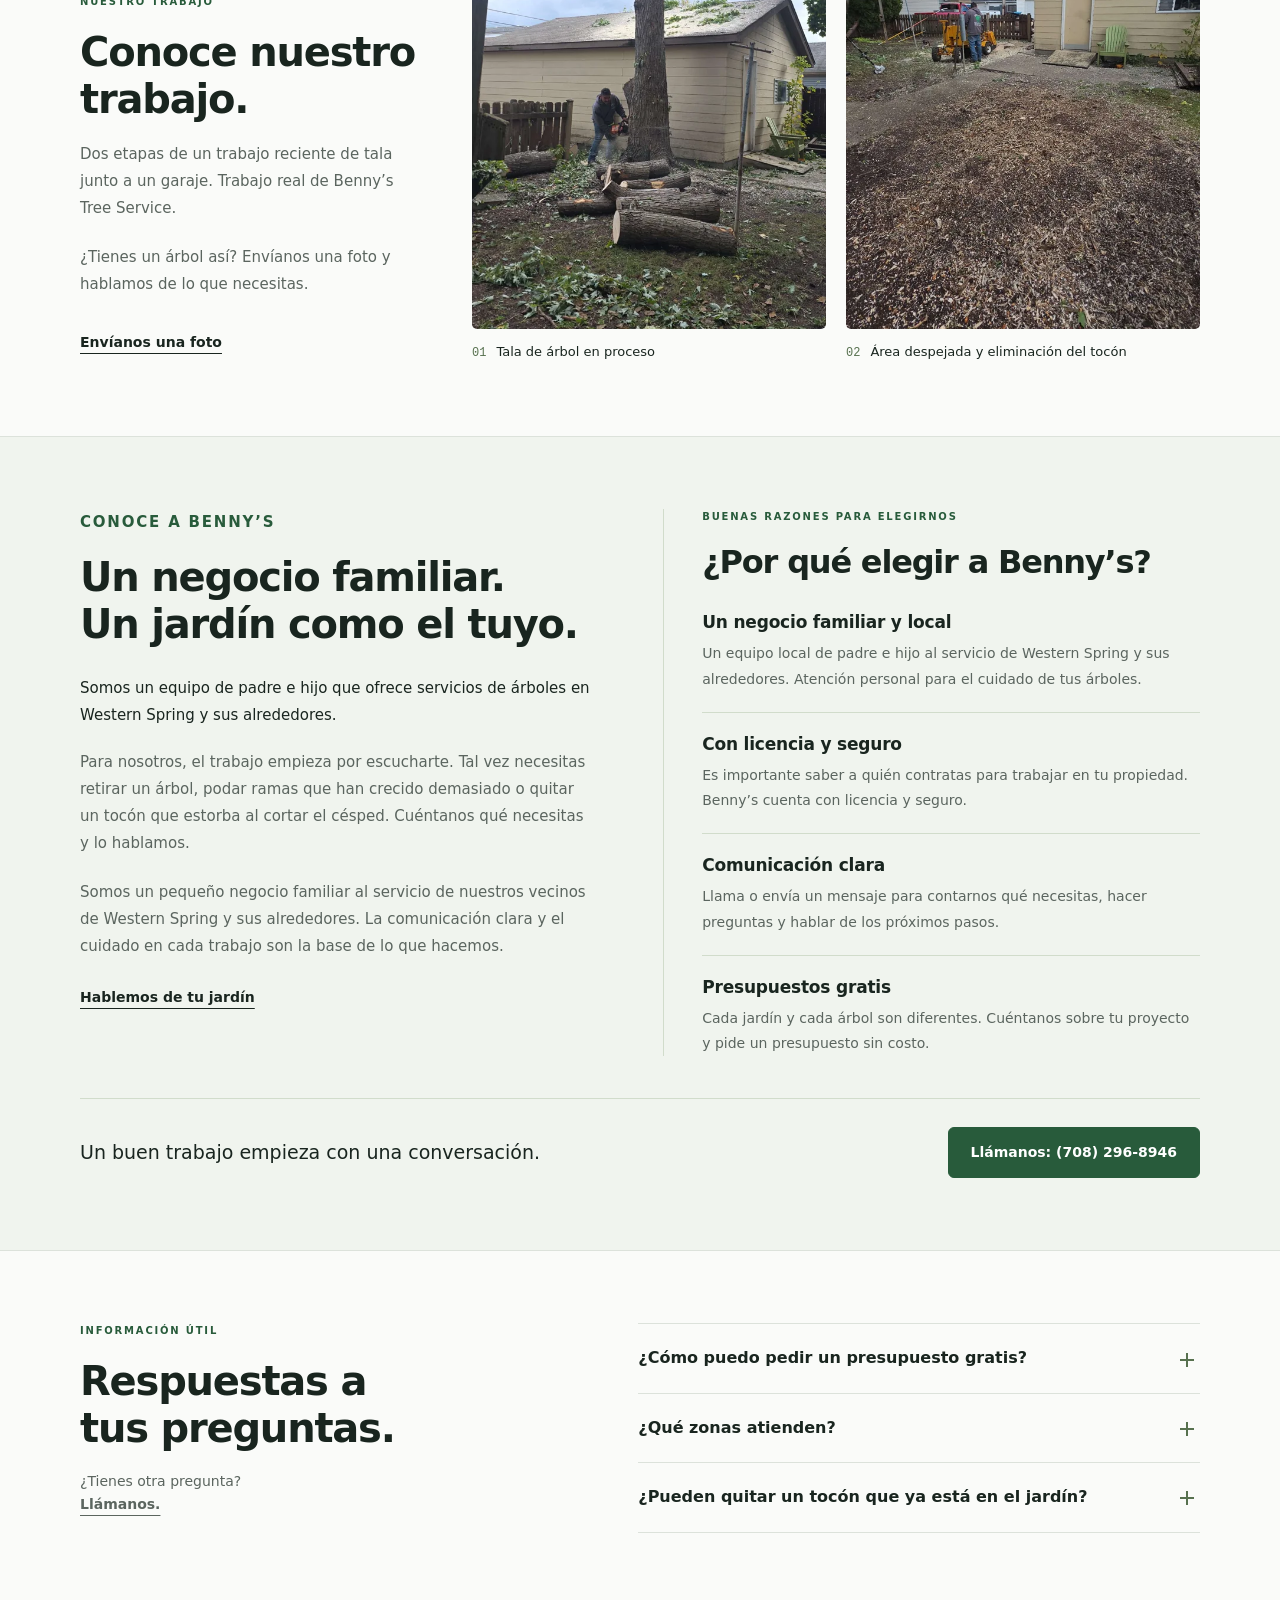
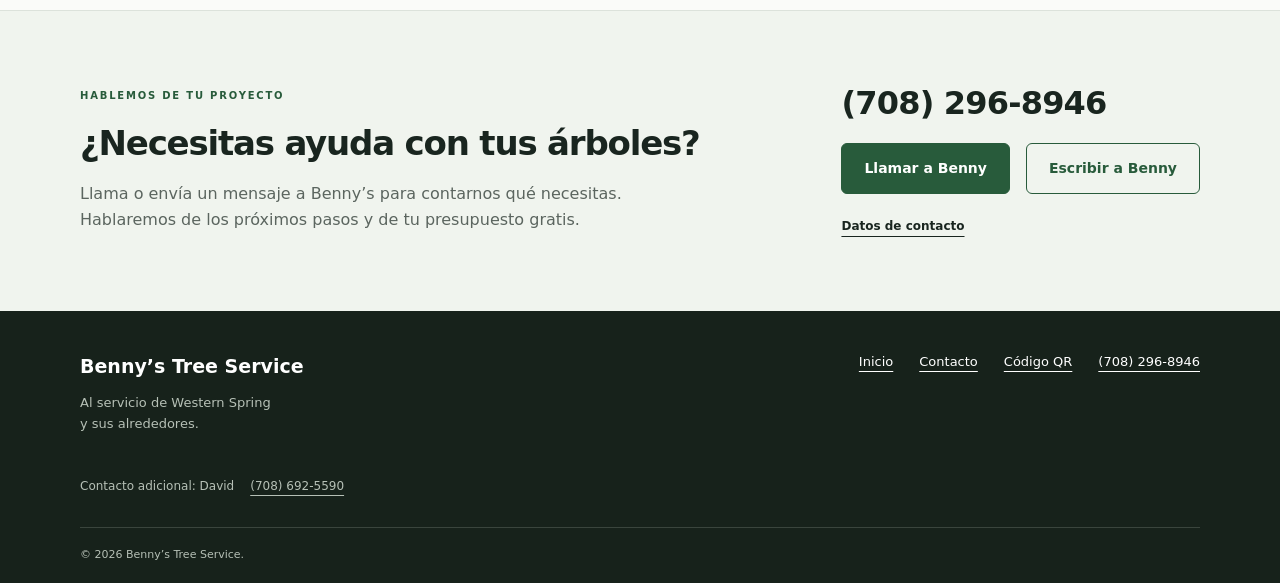
==== commit 5d0b7a15: "Add downloadable branded QR and prepare verified Google review placement" ====
--- a/es/index.html
+++ b/es/index.html
@@ -23,7 +23,7 @@
 <meta name="theme-color" content="#111713">
 <link rel="icon" href="../assets/favicon-48.png" type="image/png" sizes="48x48">
 <link rel="apple-touch-icon" href="../assets/apple-touch-icon.png">
-<link rel="stylesheet" href="../styles.css?v=6">
+<link rel="stylesheet" href="../styles.css?v=7">
 <script src="../script.js?v=2" defer></script>
 <script type="application/ld+json">
 {
@@ -192,6 +192,9 @@
     <div class="about-next"><p>Un buen trabajo empieza con una conversación.</p><a class="button" href="tel:+17082968946">Llámanos: (708) 296-8946</a></div>
   </div>
 </section>
+<!-- GOOGLE_REVIEWS_START -->
+
+<!-- GOOGLE_REVIEWS_END -->
 <section class="section wrap questions" aria-labelledby="questions-heading"><div><p class="eyebrow">INFORMACIÓN ÚTIL</p><h2 id="questions-heading">Respuestas a tus preguntas.</h2><p>¿Tienes otra pregunta?<br><a class="text-link" href="tel:+17082968946">Llámanos.</a></p></div><div class="question-list"><details><summary>¿Cómo puedo pedir un presupuesto gratis?</summary><p>Llama o envía un mensaje al (708) 296-8946. Cuéntanos qué trabajo necesitas y dónde estás. Las fotos también ayudan. Hablaremos de tu proyecto y de los próximos pasos para darte un presupuesto.</p></details><details><summary>¿Qué zonas atienden?</summary><p>Atendemos Western Spring y sus alrededores. Dinos dónde estás cuando nos contactes para hablar de tu trabajo.</p></details><details><summary>¿Pueden quitar un tocón que ya está en el jardín?</summary><p>Sí, la eliminación de tocones es uno de nuestros servicios. Envíanos una foto y tu ubicación aproximada, o llámanos para hablar del tocón.</p></details></div></section>
 <section class="estimate section"><div class="wrap estimate-inner"><div><p class="eyebrow">HABLEMOS DE TU PROYECTO</p><h2>¿Necesitas ayuda con tus árboles?</h2><p>Llama o envía un mensaje a Benny’s para contarnos qué necesitas.<br>Hablaremos de los próximos pasos y de tu presupuesto gratis.</p></div><div class="estimate-contact"><a class="phone" href="tel:+17082968946">(708) 296-8946</a><div class="actions"><a class="button" href="tel:+17082968946">Llamar a Benny</a><a class="button outline" href="sms:+17082968946">Escribir a Benny</a></div><a class="text-link" href="contact.html">Datos de contacto</a></div></div></section>
-</main><footer><div class="wrap footer-main"><div><a class="footer-brand" href="index.html">Benny’s Tree Service</a><p>Al servicio de Western Spring<br>y sus alrededores.</p></div><div class="footer-links"><a href="index.html">Inicio</a><a href="contact.html">Contacto</a><a href="tel:+17082968946">(708) 296-8946</a></div></div><div class="wrap footer-secondary">Contacto adicional: David <a href="tel:+17086925590">(708) 692-5590</a></div><div class="wrap copyright">© <span data-year>2026</span> Benny’s Tree Service.</div></footer><nav class="mobile-contact" aria-label="Contacto rápido"><a href="tel:+17082968946">Llamar a Benny</a><a href="sms:+17082968946">Enviar una foto</a></nav></body></html>+</main><footer><div class="wrap footer-main"><div><a class="footer-brand" href="index.html">Benny’s Tree Service</a><p>Al servicio de Western Spring<br>y sus alrededores.</p></div><div class="footer-links"><a href="index.html">Inicio</a><a href="contact.html">Contacto</a><a href="contact.html#qr-code">Código QR</a><a href="tel:+17082968946">(708) 296-8946</a></div></div><div class="wrap footer-secondary">Contacto adicional: David <a href="tel:+17086925590">(708) 692-5590</a></div><div class="wrap copyright">© <span data-year>2026</span> Benny’s Tree Service.</div></footer><nav class="mobile-contact" aria-label="Contacto rápido"><a href="tel:+17082968946">Llamar a Benny</a><a href="sms:+17082968946">Enviar una foto</a></nav></body></html>
--- a/styles.css
+++ b/styles.css
@@ -324,3 +324,41 @@
  html[lang="es"] .contact-panel .actions{grid-template-columns:1fr}
 }
 @media(max-width:380px){.header-actions .header-call{display:none}html[lang="es"] .trust-strip span:before{display:none}}
+
+/* Real Google profile links, once verified, sit between About and FAQs. */
+.reviews-section{padding-block:58px;border-bottom:1px solid var(--line)}
+.reviews-layout{display:grid;grid-template-columns:1fr 1.05fr;gap:72px;align-items:center}
+.reviews-heading h2{margin-bottom:0}
+.reviews-copy{padding-left:38px;border-left:1px solid var(--line-soft)}
+.reviews-label{margin:0 0 12px;color:var(--green)!important;font-size:14px;font-weight:600}
+.reviews-copy>p:not(.reviews-label){font-size:15px;max-width:490px;line-height:1.8}
+.review-actions{display:flex;align-items:center;flex-wrap:wrap;gap:16px}
+.review-actions .text-link{display:inline-flex;align-items:center;min-height:44px}
+.review-preview-button{cursor:default}
+.review-preview-note{margin-bottom:24px;padding:12px 16px;border-left:3px solid var(--sage);background:var(--light);color:var(--ink)!important;font-size:13px}
+.contact-reviews{padding-block:32px;border-top:1px solid var(--line)}
+.contact-reviews h2{font-size:28px;margin-bottom:12px}
+.contact-reviews>p{font-size:15px}
+/* The website QR is a quiet, downloadable tool below the main contact details. */
+.qr-section{display:grid;grid-template-columns:minmax(0,1fr) 220px;gap:56px;align-items:center;padding:38px 42px;margin-bottom:32px;background:var(--light);border:1px solid var(--line);border-radius:8px}
+.qr-copy h2{font-size:32px;margin-bottom:16px}
+.qr-copy>p{max-width:580px;font-size:15px;line-height:1.8}
+.qr-copy .qr-note{font-size:13px;margin-bottom:14px}
+.qr-downloads{display:flex;align-items:center;flex-wrap:wrap;gap:8px 24px}
+.qr-downloads a{display:inline-flex;align-items:center;min-height:44px}
+.qr-figure{margin:0;text-align:center}
+.qr-figure img{width:220px;height:auto;background:white;border-radius:4px}
+.qr-figure figcaption{margin-top:8px;color:var(--muted);font-size:11px}
+@media(max-width:950px){.reviews-layout{gap:38px}.reviews-copy{padding-left:28px}.qr-section{padding:30px;gap:30px}}
+@media(max-width:700px){
+ .reviews-section{padding-block:42px}
+ .reviews-layout{grid-template-columns:1fr;gap:24px}
+ .reviews-copy{padding:0;border-left:0}
+ .review-actions{align-items:stretch;gap:10px 18px}
+ .review-actions .button{padding-inline:17px}
+ .contact-reviews{padding-block:26px}
+ .qr-section{grid-template-columns:1fr;padding:26px 22px;gap:22px;margin-bottom:26px}
+ .qr-copy h2{font-size:29px}
+ .qr-figure{justify-self:center;max-width:100%}
+ .qr-figure img{width:200px}
+}
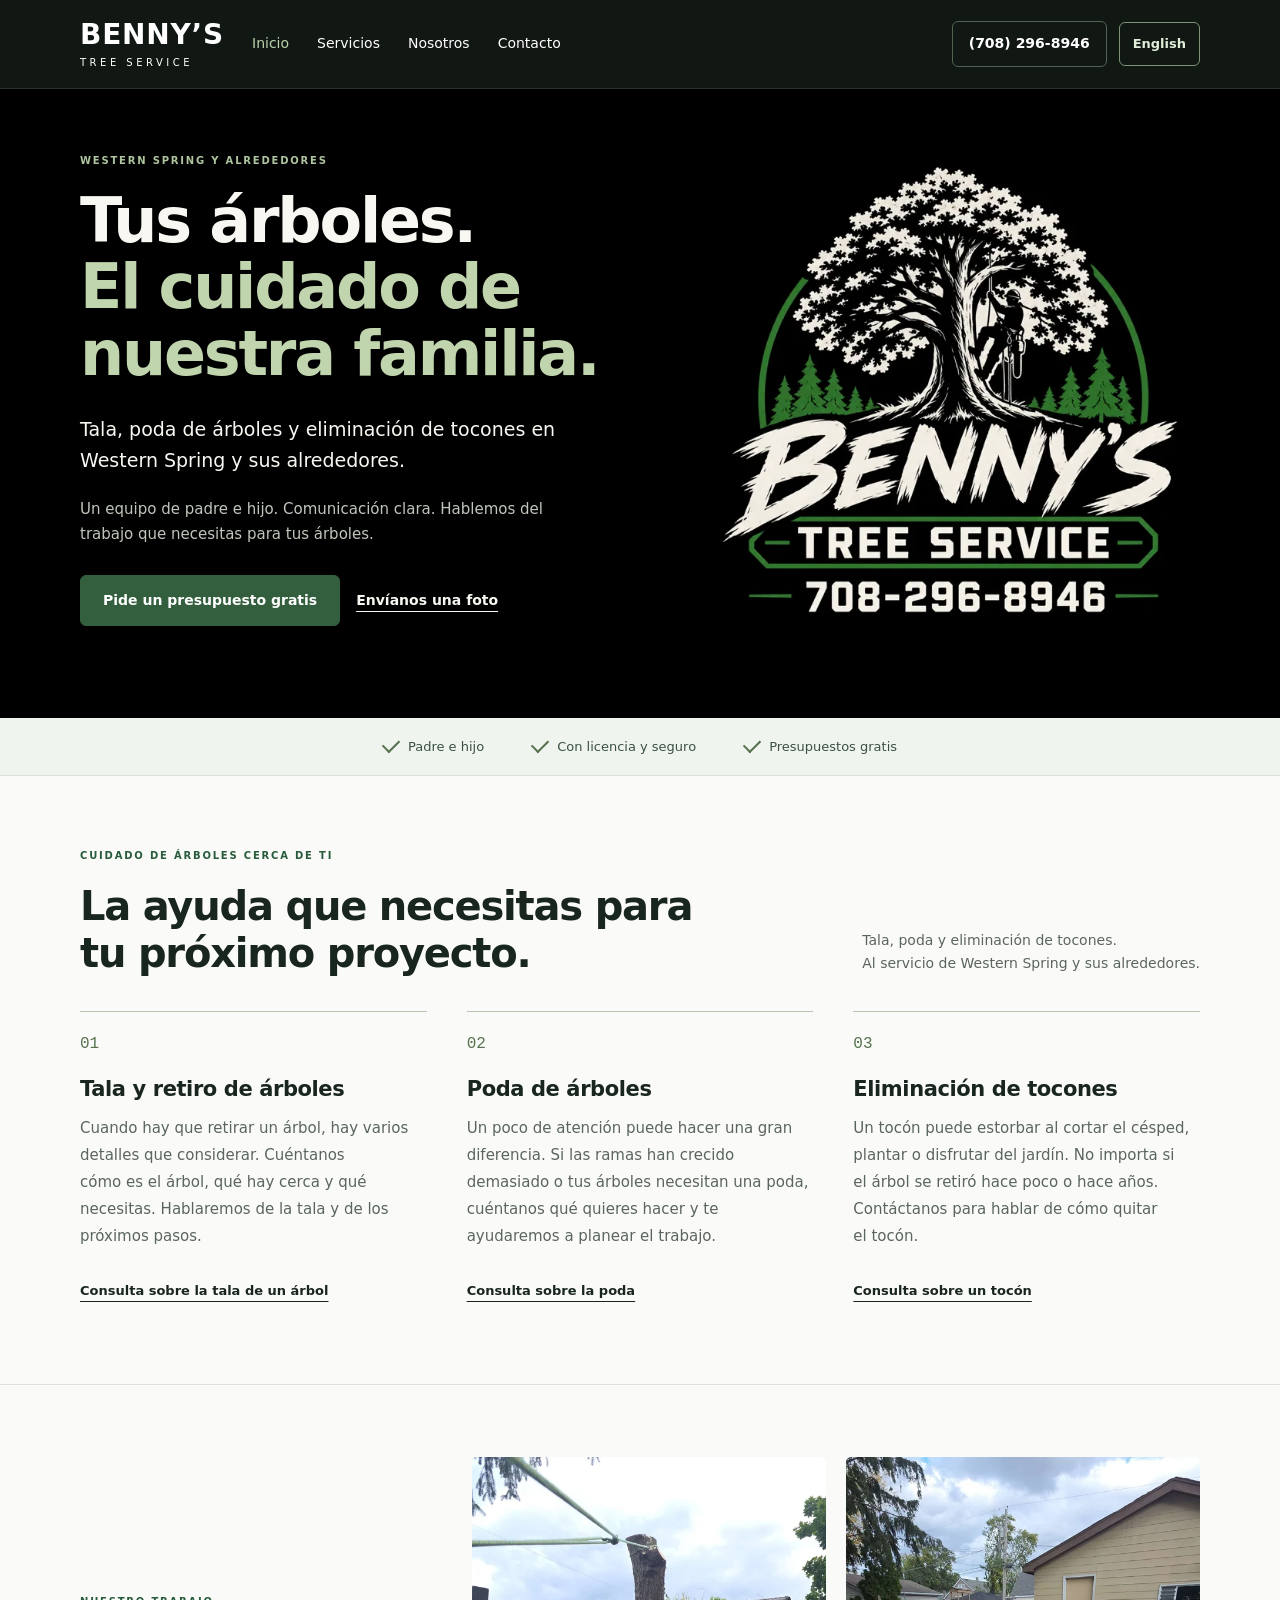
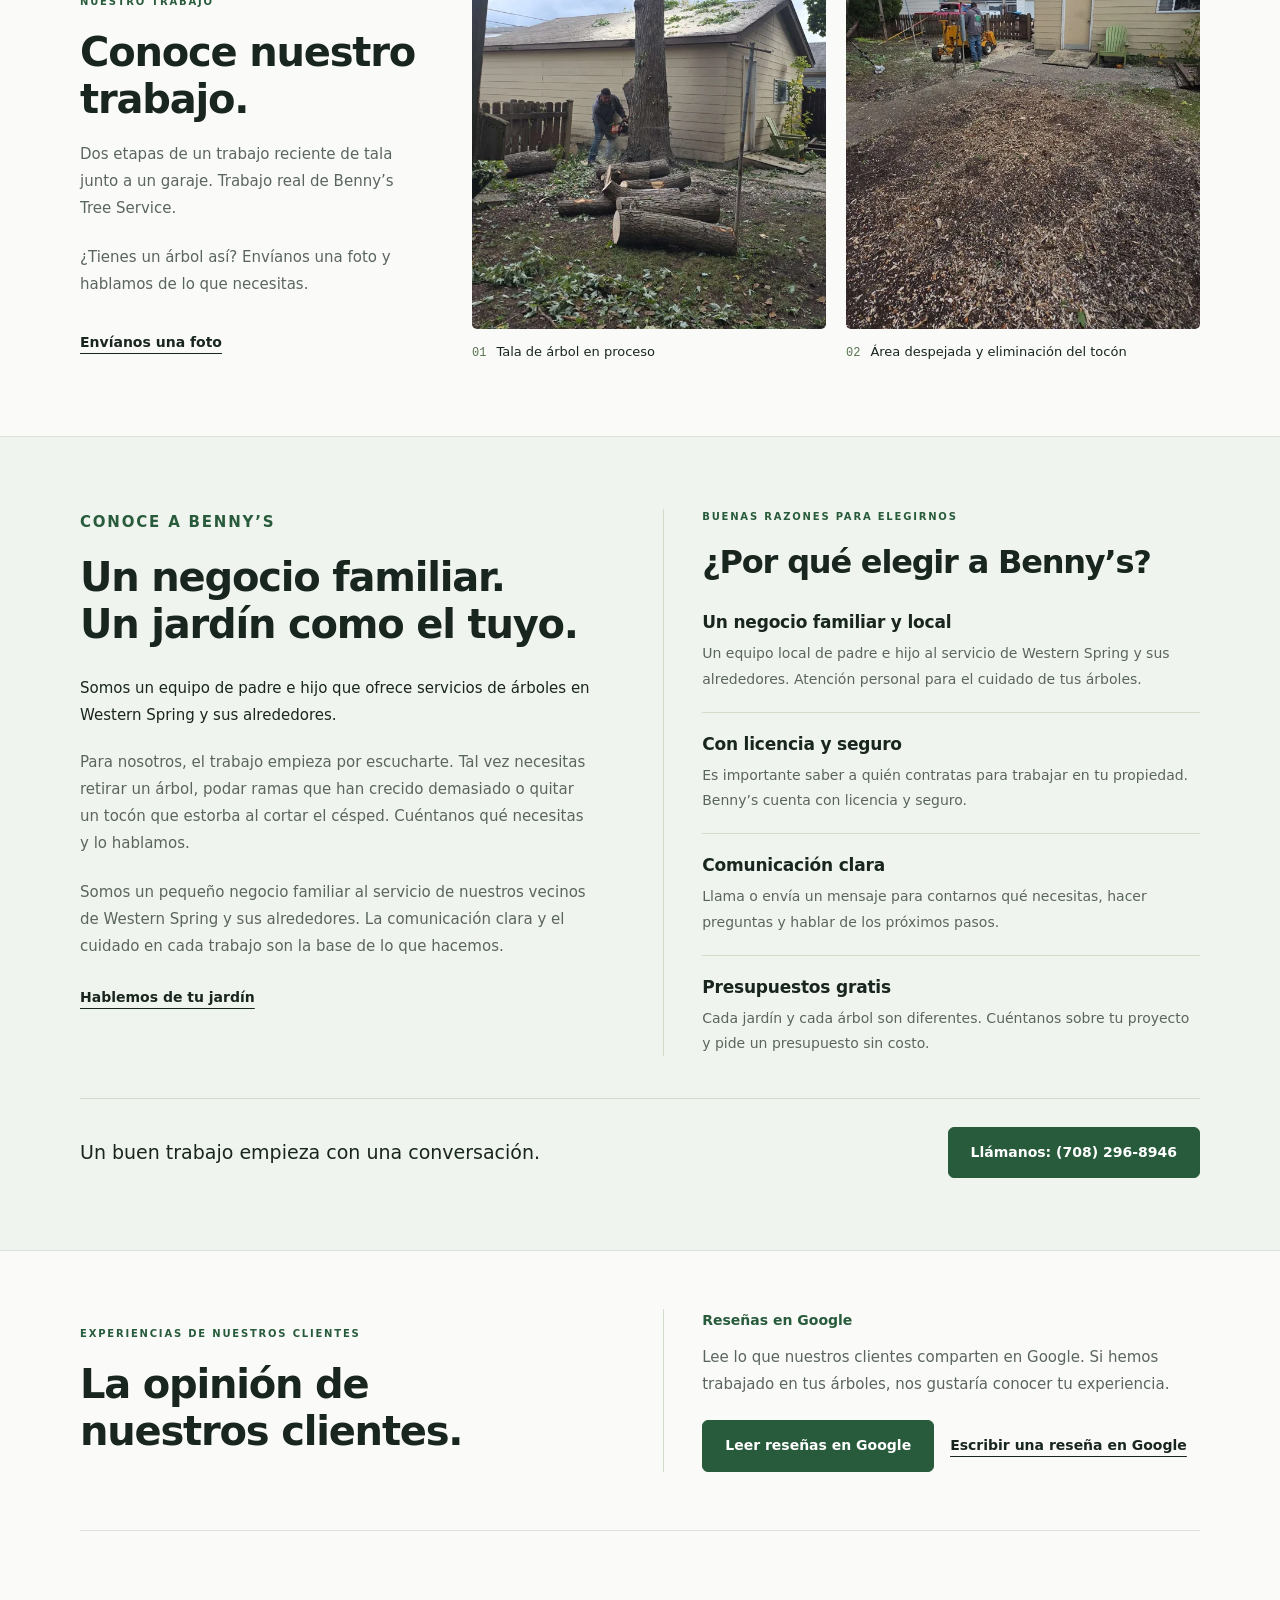
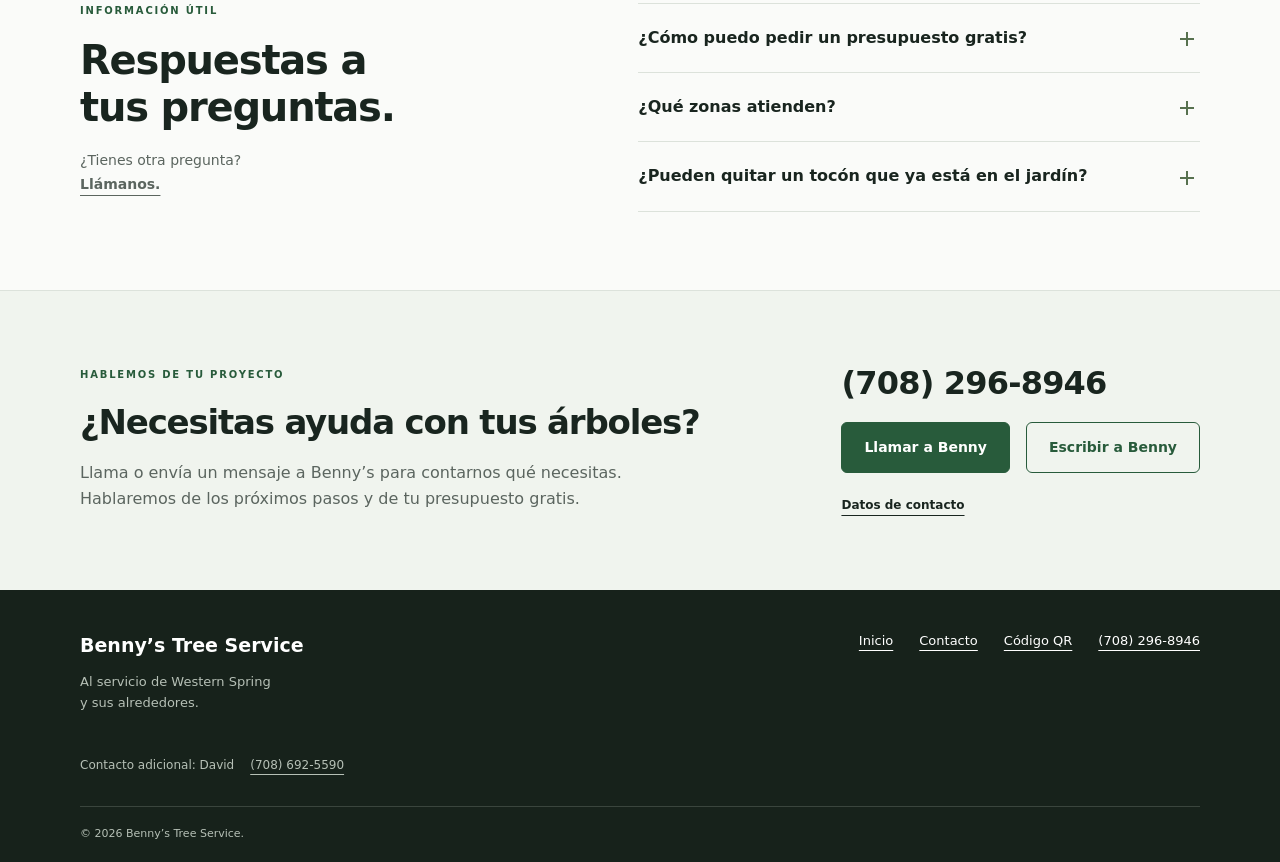
==== commit 6987755a: "Connect verified Google listing and direct customer review form" ====
--- a/es/index.html
+++ b/es/index.html
@@ -124,6 +124,9 @@
           "telephone": "+17086925590",
           "contactType": "Contacto adicional: David"
         }
+      ],
+      "sameAs": [
+        "https://www.google.com/maps/place/Benny's+Tree+Service/data=!4m2!3m1!1s0x0:0xd6ebcfb1297c23f8"
       ]
     },
     {
@@ -193,7 +196,9 @@
   </div>
 </section>
 <!-- GOOGLE_REVIEWS_START -->
-
+<section class="section wrap reviews-section" id="reviews" aria-labelledby="reviews-heading">
+  <div class="reviews-layout"><div class="reviews-heading"><p class="eyebrow">EXPERIENCIAS DE NUESTROS CLIENTES</p><h2 id="reviews-heading">La opinión de nuestros clientes.</h2></div><div class="reviews-copy"><p class="reviews-label">Reseñas en Google</p><p>Lee lo que nuestros clientes comparten en Google. Si hemos trabajado en tus árboles, nos gustaría conocer tu experiencia.</p><div class="review-actions"><a class="button" href="https://www.google.com/maps/place/Benny&#x27;s+Tree+Service/data=!4m2!3m1!1s0x0:0xd6ebcfb1297c23f8">Leer reseñas en Google</a><a class="text-link" href="https://search.google.com/local/writereview?placeid=ChIJSx2n8VoAGgsR-CN8KbHP69Y">Escribir una reseña en Google</a></div></div></div>
+</section>
 <!-- GOOGLE_REVIEWS_END -->
 <section class="section wrap questions" aria-labelledby="questions-heading"><div><p class="eyebrow">INFORMACIÓN ÚTIL</p><h2 id="questions-heading">Respuestas a tus preguntas.</h2><p>¿Tienes otra pregunta?<br><a class="text-link" href="tel:+17082968946">Llámanos.</a></p></div><div class="question-list"><details><summary>¿Cómo puedo pedir un presupuesto gratis?</summary><p>Llama o envía un mensaje al (708) 296-8946. Cuéntanos qué trabajo necesitas y dónde estás. Las fotos también ayudan. Hablaremos de tu proyecto y de los próximos pasos para darte un presupuesto.</p></details><details><summary>¿Qué zonas atienden?</summary><p>Atendemos Western Spring y sus alrededores. Dinos dónde estás cuando nos contactes para hablar de tu trabajo.</p></details><details><summary>¿Pueden quitar un tocón que ya está en el jardín?</summary><p>Sí, la eliminación de tocones es uno de nuestros servicios. Envíanos una foto y tu ubicación aproximada, o llámanos para hablar del tocón.</p></details></div></section>
 <section class="estimate section"><div class="wrap estimate-inner"><div><p class="eyebrow">HABLEMOS DE TU PROYECTO</p><h2>¿Necesitas ayuda con tus árboles?</h2><p>Llama o envía un mensaje a Benny’s para contarnos qué necesitas.<br>Hablaremos de los próximos pasos y de tu presupuesto gratis.</p></div><div class="estimate-contact"><a class="phone" href="tel:+17082968946">(708) 296-8946</a><div class="actions"><a class="button" href="tel:+17082968946">Llamar a Benny</a><a class="button outline" href="sms:+17082968946">Escribir a Benny</a></div><a class="text-link" href="contact.html">Datos de contacto</a></div></div></section>
